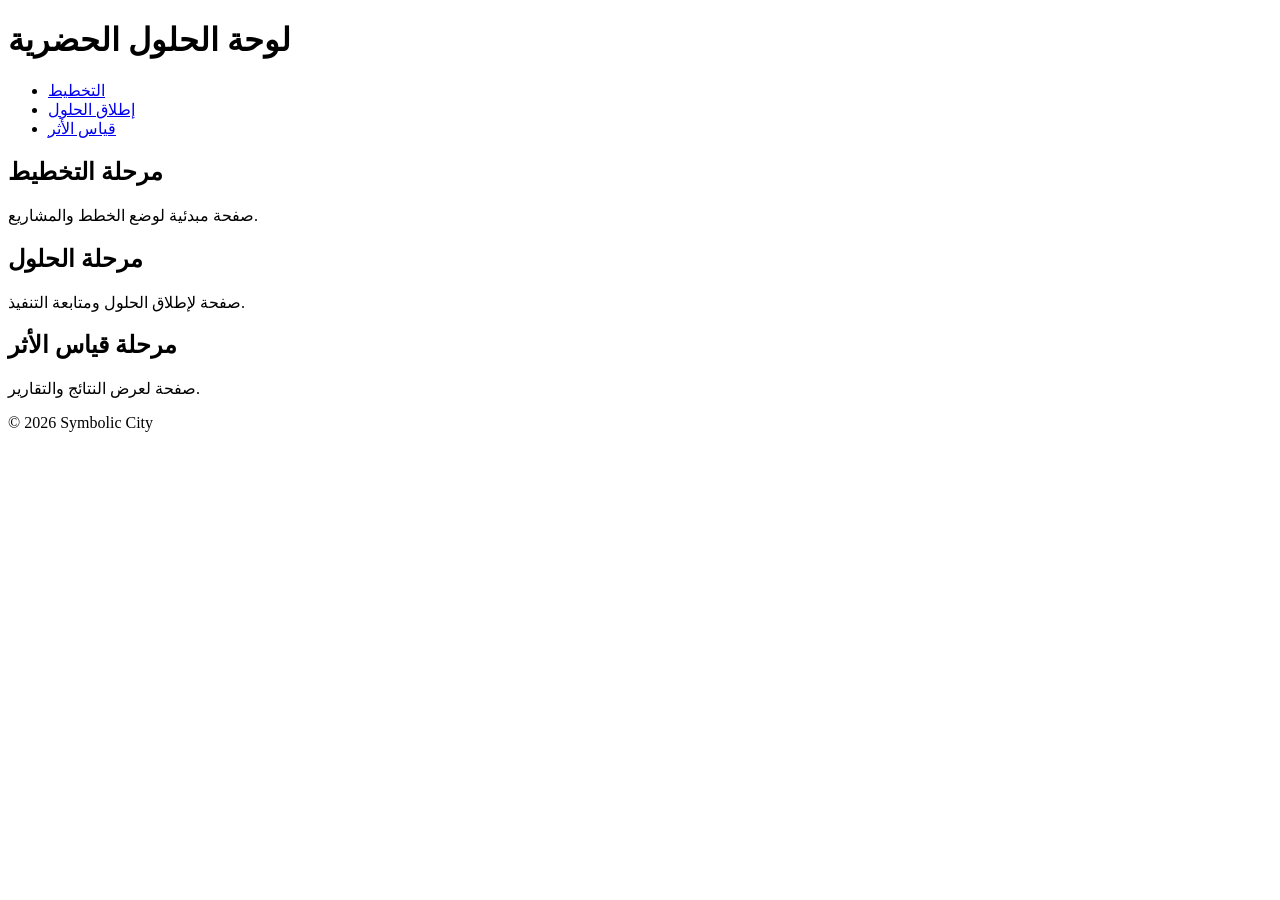
==== dashboard/index.html @ b3ba80bc "Add initial HTML structure for dashboard" ====
<!DOCTYPE html>
<html lang="ar">
<head>
  <meta charset="UTF-8">
  <title>Symbolic City Dashboard</title>
  <link rel="stylesheet" href="styles.css">
</head>
<body>
  <header>
    <h1>لوحة الحلول الحضرية</h1>
    <nav>
      <ul>
        <li><a href="planning/index.html">التخطيط</a></li>
        <li><a href="solutions/index.html">إطلاق الحلول</a></li>
        <li><a href="impact/index.html">قياس الأثر</a></li>
      </ul>
    </nav>
  </header>

  <main>
    <section>
      <h2>مرحلة التخطيط</h2>
      <p>صفحة مبدئية لوضع الخطط والمشاريع.</p>
    </section>

    <section>
      <h2>مرحلة الحلول</h2>
      <p>صفحة لإطلاق الحلول ومتابعة التنفيذ.</p>
    </section>

    <section>
      <h2>مرحلة قياس الأثر</h2>
      <p>صفحة لعرض النتائج والتقارير.</p>
    </section>
  </main>

  <footer>
    <p>© 2026 Symbolic City</p>
  </footer>
</body>
</html>
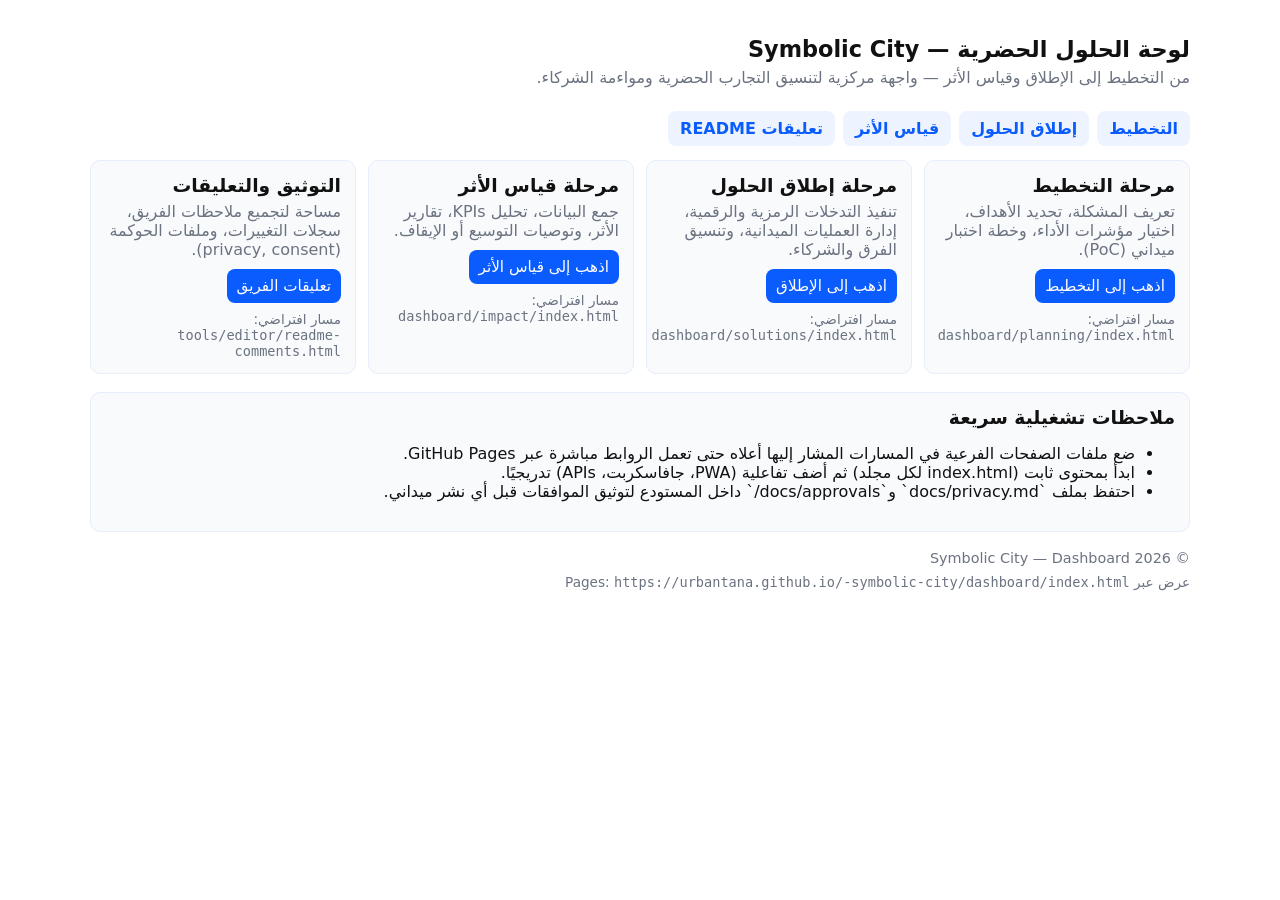
==== commit d0c1245c: "Update index.html" ====
--- a/dashboard/index.html
+++ b/dashboard/index.html
@@ -1,41 +1,87 @@
-<!DOCTYPE html>
-<html lang="ar">
+<!doctype html>
+<html lang="ar" dir="rtl">
 <head>
-  <meta charset="UTF-8">
-  <title>Symbolic City Dashboard</title>
-  <link rel="stylesheet" href="styles.css">
+<meta charset="utf-8">
+<meta name="viewport" content="width=device-width,initial-scale=1">
+<title>Symbolic City — Dashboard</title>
+<style>
+  :root{--bg:#ffffff;--muted:#6b7280;--accent:#0b5cff;--card:#f8fafc}
+  body{font-family:system-ui, "Segoe UI", Roboto, Arial;max-width:1100px;margin:18px auto;padding:18px;background:var(--bg);color:#111}
+  header{display:flex;justify-content:space-between;align-items:center;gap:12px;flex-wrap:wrap}
+  h1{margin:0;font-size:1.4rem}
+  p.lead{color:var(--muted);margin:6px 0 12px}
+  nav ul{list-style:none;padding:0;margin:0;display:flex;gap:8px;flex-wrap:wrap}
+  nav a{display:inline-block;padding:8px 12px;background:#eef4ff;color:var(--accent);border-radius:8px;text-decoration:none;font-weight:600}
+  .grid{display:grid;grid-template-columns:repeat(auto-fit,minmax(260px,1fr));gap:12px;margin-top:14px}
+  .card{background:var(--card);padding:14px;border-radius:10px;border:1px solid #e6eefc}
+  .card h3{margin:0 0 6px}
+  .card p{margin:0 0 10px;color:var(--muted)}
+  .btn{display:inline-block;padding:8px 10px;background:var(--accent);color:#fff;border-radius:8px;text-decoration:none;font-size:0.95rem}
+  footer{margin-top:18px;color:var(--muted);font-size:0.9rem}
+  .meta{font-size:0.85rem;color:var(--muted);margin-top:8px}
+  @media (max-width:640px){ header{flex-direction:column;align-items:flex-start} }
+</style>
 </head>
 <body>
   <header>
-    <h1>لوحة الحلول الحضرية</h1>
-    <nav>
+    <div>
+      <h1>لوحة الحلول الحضرية — Symbolic City</h1>
+      <p class="lead">من التخطيط إلى الإطلاق وقياس الأثر — واجهة مركزية لتنسيق التجارب الحضرية ومواءمة الشركاء.</p>
+    </div>
+    <nav aria-label="Main navigation">
       <ul>
         <li><a href="planning/index.html">التخطيط</a></li>
         <li><a href="solutions/index.html">إطلاق الحلول</a></li>
         <li><a href="impact/index.html">قياس الأثر</a></li>
+        <li><a href="../tools/editor/readme-comments.html">تعليقات README</a></li>
       </ul>
     </nav>
   </header>
 
   <main>
-    <section>
-      <h2>مرحلة التخطيط</h2>
-      <p>صفحة مبدئية لوضع الخطط والمشاريع.</p>
+    <section class="grid" aria-label="Phases">
+      <article class="card">
+        <h3>مرحلة التخطيط</h3>
+        <p>تعريف المشكلة، تحديد الأهداف، اختيار مؤشرات الأداء، وخطة اختبار ميداني (PoC).</p>
+        <a class="btn" href="planning/index.html">اذهب إلى التخطيط</a>
+        <div class="meta">مسار افتراضي: <code>dashboard/planning/index.html</code></div>
+      </article>
+
+      <article class="card">
+        <h3>مرحلة إطلاق الحلول</h3>
+        <p>تنفيذ التدخلات الرمزية والرقمية، إدارة العمليات الميدانية، وتنسيق الفرق والشركاء.</p>
+        <a class="btn" href="solutions/index.html">اذهب إلى الإطلاق</a>
+        <div class="meta">مسار افتراضي: <code>dashboard/solutions/index.html</code></div>
+      </article>
+
+      <article class="card">
+        <h3>مرحلة قياس الأثر</h3>
+        <p>جمع البيانات، تحليل KPIs، تقارير الأثر، وتوصيات التوسيع أو الإيقاف.</p>
+        <a class="btn" href="impact/index.html">اذهب إلى قياس الأثر</a>
+        <div class="meta">مسار افتراضي: <code>dashboard/impact/index.html</code></div>
+      </article>
+
+      <article class="card">
+        <h3>التوثيق والتعليقات</h3>
+        <p>مساحة لتجميع ملاحظات الفريق، سجلات التغييرات، وملفات الحوكمة (privacy, consent).</p>
+        <a class="btn" href="../tools/editor/readme-comments.html">تعليقات الفريق</a>
+        <div class="meta">مسار افتراضي: <code>tools/editor/readme-comments.html</code></div>
+      </article>
     </section>
 
-    <section>
-      <h2>مرحلة الحلول</h2>
-      <p>صفحة لإطلاق الحلول ومتابعة التنفيذ.</p>
-    </section>
-
-    <section>
-      <h2>مرحلة قياس الأثر</h2>
-      <p>صفحة لعرض النتائج والتقارير.</p>
+    <section style="margin-top:18px" class="card">
+      <h3>ملاحظات تشغيلية سريعة</h3>
+      <ul>
+        <li>ضع ملفات الصفحات الفرعية في المسارات المشار إليها أعلاه حتى تعمل الروابط مباشرة عبر GitHub Pages.</li>
+        <li>ابدأ بمحتوى ثابت (index.html لكل مجلد) ثم أضف تفاعلية (PWA، جافاسكربت، APIs) تدريجيًا.</li>
+        <li>احتفظ بملف `docs/privacy.md` و`docs/approvals/` داخل المستودع لتوثيق الموافقات قبل أي نشر ميداني.</li>
+      </ul>
     </section>
   </main>
 
   <footer>
-    <p>© 2026 Symbolic City</p>
+    <div>© 2026 Symbolic City — Dashboard</div>
+    <div class="meta">عرض عبر Pages: <code>https://urbantana.github.io/-symbolic-city/dashboard/index.html</code></div>
   </footer>
 </body>
 </html>
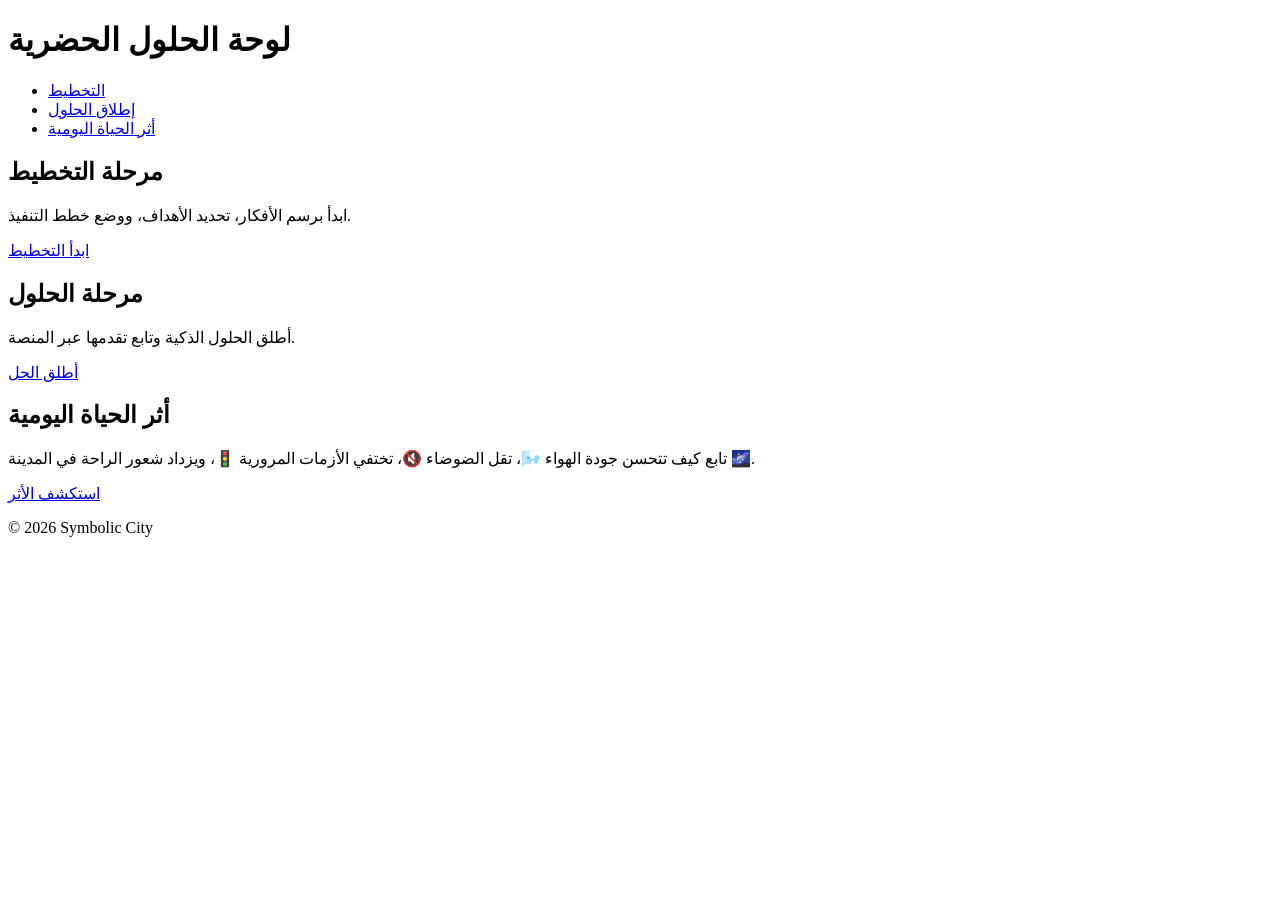
==== commit 6fd262f6: "Update index.html" ====
--- a/dashboard/index.html
+++ b/dashboard/index.html
@@ -1,87 +1,44 @@
-<!doctype html>
-<html lang="ar" dir="rtl">
+<!DOCTYPE html>
+<html lang="ar">
 <head>
-<meta charset="utf-8">
-<meta name="viewport" content="width=device-width,initial-scale=1">
-<title>Symbolic City — Dashboard</title>
-<style>
-  :root{--bg:#ffffff;--muted:#6b7280;--accent:#0b5cff;--card:#f8fafc}
-  body{font-family:system-ui, "Segoe UI", Roboto, Arial;max-width:1100px;margin:18px auto;padding:18px;background:var(--bg);color:#111}
-  header{display:flex;justify-content:space-between;align-items:center;gap:12px;flex-wrap:wrap}
-  h1{margin:0;font-size:1.4rem}
-  p.lead{color:var(--muted);margin:6px 0 12px}
-  nav ul{list-style:none;padding:0;margin:0;display:flex;gap:8px;flex-wrap:wrap}
-  nav a{display:inline-block;padding:8px 12px;background:#eef4ff;color:var(--accent);border-radius:8px;text-decoration:none;font-weight:600}
-  .grid{display:grid;grid-template-columns:repeat(auto-fit,minmax(260px,1fr));gap:12px;margin-top:14px}
-  .card{background:var(--card);padding:14px;border-radius:10px;border:1px solid #e6eefc}
-  .card h3{margin:0 0 6px}
-  .card p{margin:0 0 10px;color:var(--muted)}
-  .btn{display:inline-block;padding:8px 10px;background:var(--accent);color:#fff;border-radius:8px;text-decoration:none;font-size:0.95rem}
-  footer{margin-top:18px;color:var(--muted);font-size:0.9rem}
-  .meta{font-size:0.85rem;color:var(--muted);margin-top:8px}
-  @media (max-width:640px){ header{flex-direction:column;align-items:flex-start} }
-</style>
+  <meta charset="UTF-8">
+  <title>Symbolic City Dashboard</title>
+  <link rel="stylesheet" href="styles.css">
 </head>
 <body>
-  <header>
-    <div>
-      <h1>لوحة الحلول الحضرية — Symbolic City</h1>
-      <p class="lead">من التخطيط إلى الإطلاق وقياس الأثر — واجهة مركزية لتنسيق التجارب الحضرية ومواءمة الشركاء.</p>
-    </div>
-    <nav aria-label="Main navigation">
+  <header class="header">
+    <h1>لوحة الحلول الحضرية</h1>
+    <nav>
       <ul>
-        <li><a href="planning/index.html">التخطيط</a></li>
-        <li><a href="solutions/index.html">إطلاق الحلول</a></li>
-        <li><a href="impact/index.html">قياس الأثر</a></li>
-        <li><a href="../tools/editor/readme-comments.html">تعليقات README</a></li>
+        <li><a href="../planning/index.html">التخطيط</a></li>
+        <li><a href="../solutions/index.html">إطلاق الحلول</a></li>
+        <li><a href="../impact/index.html">أثر الحياة اليومية</a></li>
       </ul>
     </nav>
   </header>
 
-  <main>
-    <section class="grid" aria-label="Phases">
-      <article class="card">
-        <h3>مرحلة التخطيط</h3>
-        <p>تعريف المشكلة، تحديد الأهداف، اختيار مؤشرات الأداء، وخطة اختبار ميداني (PoC).</p>
-        <a class="btn" href="planning/index.html">اذهب إلى التخطيط</a>
-        <div class="meta">مسار افتراضي: <code>dashboard/planning/index.html</code></div>
-      </article>
-
-      <article class="card">
-        <h3>مرحلة إطلاق الحلول</h3>
-        <p>تنفيذ التدخلات الرمزية والرقمية، إدارة العمليات الميدانية، وتنسيق الفرق والشركاء.</p>
-        <a class="btn" href="solutions/index.html">اذهب إلى الإطلاق</a>
-        <div class="meta">مسار افتراضي: <code>dashboard/solutions/index.html</code></div>
-      </article>
-
-      <article class="card">
-        <h3>مرحلة قياس الأثر</h3>
-        <p>جمع البيانات، تحليل KPIs، تقارير الأثر، وتوصيات التوسيع أو الإيقاف.</p>
-        <a class="btn" href="impact/index.html">اذهب إلى قياس الأثر</a>
-        <div class="meta">مسار افتراضي: <code>dashboard/impact/index.html</code></div>
-      </article>
-
-      <article class="card">
-        <h3>التوثيق والتعليقات</h3>
-        <p>مساحة لتجميع ملاحظات الفريق، سجلات التغييرات، وملفات الحوكمة (privacy, consent).</p>
-        <a class="btn" href="../tools/editor/readme-comments.html">تعليقات الفريق</a>
-        <div class="meta">مسار افتراضي: <code>tools/editor/readme-comments.html</code></div>
-      </article>
+  <main class="main">
+    <section class="card planning">
+      <h2>مرحلة التخطيط</h2>
+      <p>ابدأ برسم الأفكار، تحديد الأهداف، ووضع خطط التنفيذ.</p>
+      <a href="../planning/index.html" class="btn">ابدأ التخطيط</a>
     </section>
 
-    <section style="margin-top:18px" class="card">
-      <h3>ملاحظات تشغيلية سريعة</h3>
-      <ul>
-        <li>ضع ملفات الصفحات الفرعية في المسارات المشار إليها أعلاه حتى تعمل الروابط مباشرة عبر GitHub Pages.</li>
-        <li>ابدأ بمحتوى ثابت (index.html لكل مجلد) ثم أضف تفاعلية (PWA، جافاسكربت، APIs) تدريجيًا.</li>
-        <li>احتفظ بملف `docs/privacy.md` و`docs/approvals/` داخل المستودع لتوثيق الموافقات قبل أي نشر ميداني.</li>
-      </ul>
+    <section class="card solutions">
+      <h2>مرحلة الحلول</h2>
+      <p>أطلق الحلول الذكية وتابع تقدمها عبر المنصة.</p>
+      <a href="../solutions/index.html" class="btn">أطلق الحل</a>
+    </section>
+
+    <section class="card impact">
+      <h2>أثر الحياة اليومية</h2>
+      <p>تابع كيف تتحسن جودة الهواء 🌬️، تقل الضوضاء 🔇، تختفي الأزمات المرورية 🚦، ويزداد شعور الراحة في المدينة 🌌.</p>
+      <a href="../impact/index.html" class="btn">استكشف الأثر</a>
     </section>
   </main>
 
-  <footer>
-    <div>© 2026 Symbolic City — Dashboard</div>
-    <div class="meta">عرض عبر Pages: <code>https://urbantana.github.io/-symbolic-city/dashboard/index.html</code></div>
+  <footer class="footer">
+    <p>© 2026 Symbolic City</p>
   </footer>
 </body>
 </html>
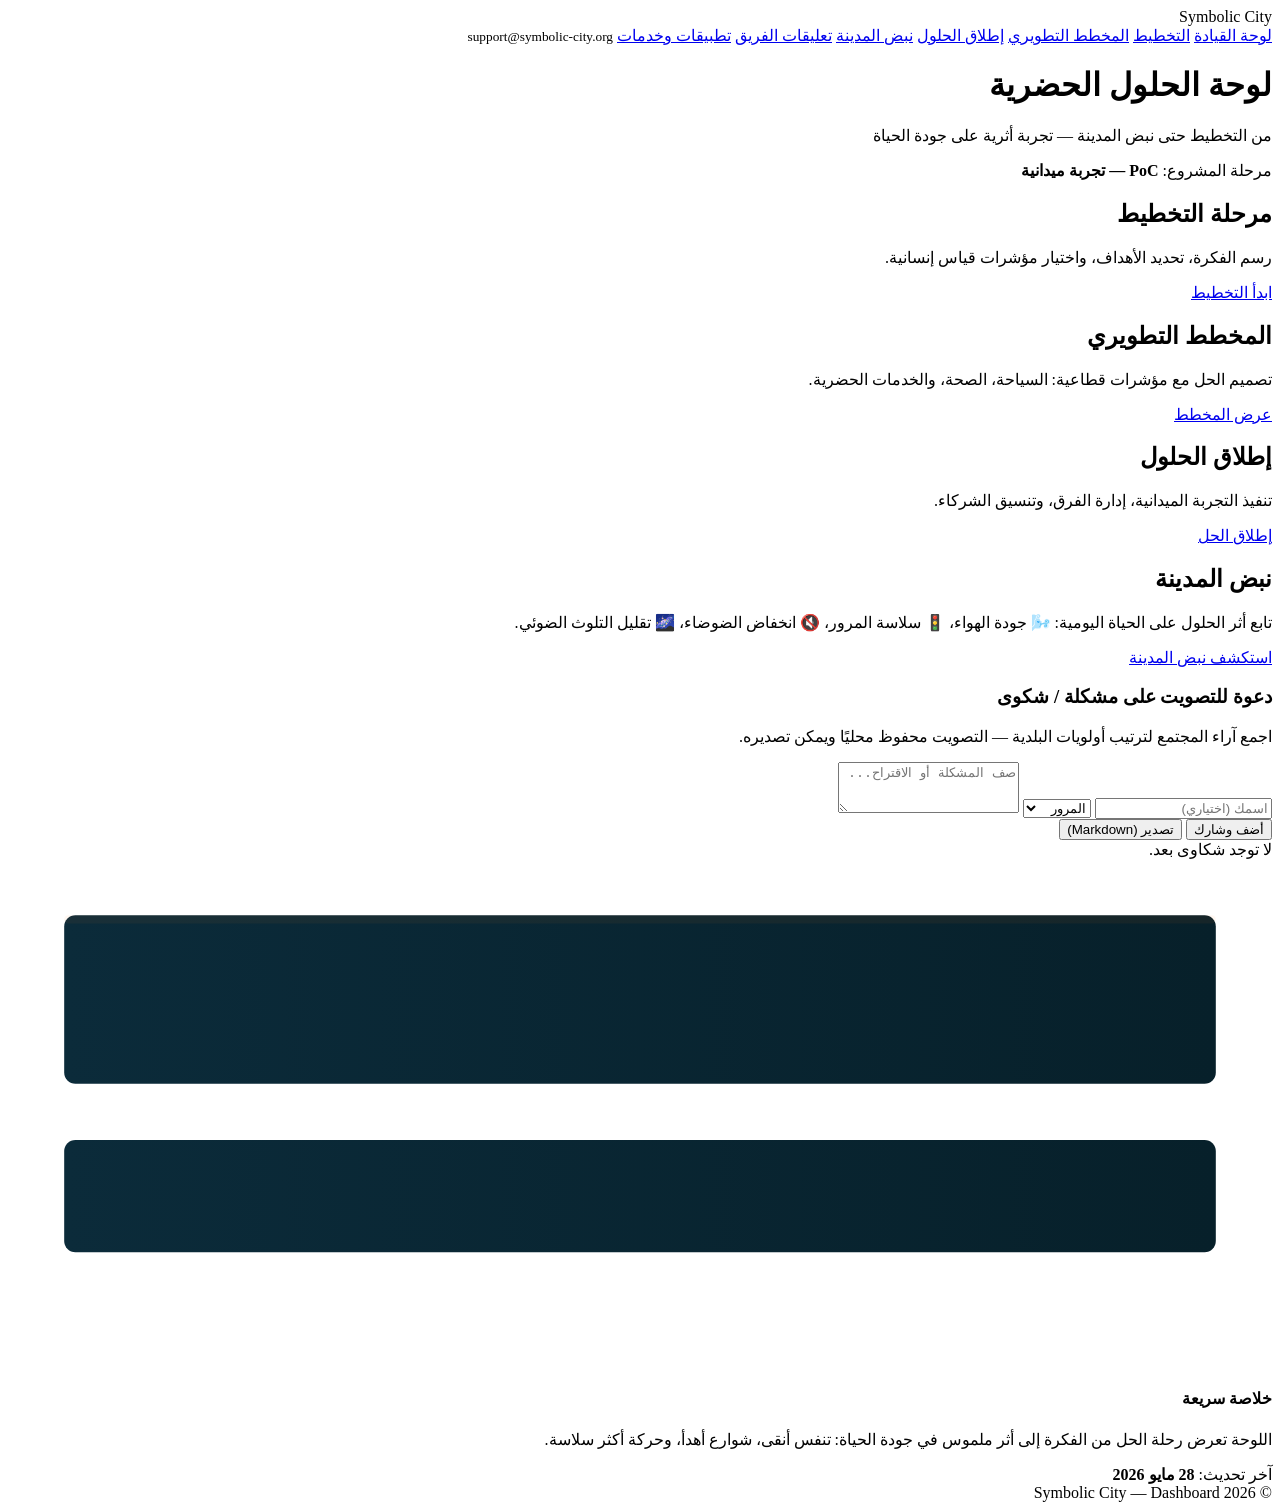
==== commit 639bc9ba: "Update index.html" ====
--- a/dashboard/index.html
+++ b/dashboard/index.html
@@ -1,44 +1,181 @@
-<!DOCTYPE html>
-<html lang="ar">
+<!doctype html>
+<html lang="ar" dir="rtl">
 <head>
-  <meta charset="UTF-8">
-  <title>Symbolic City Dashboard</title>
+  <meta charset="utf-8" />
+  <meta name="viewport" content="width=device-width,initial-scale=1" />
+  <title>لوحة الحلول الحضرية — Symbolic City</title>
   <link rel="stylesheet" href="styles.css">
 </head>
 <body>
-  <header class="header">
-    <h1>لوحة الحلول الحضرية</h1>
-    <nav>
-      <ul>
-        <li><a href="../planning/index.html">التخطيط</a></li>
-        <li><a href="../solutions/index.html">إطلاق الحلول</a></li>
-        <li><a href="../impact/index.html">أثر الحياة اليومية</a></li>
-      </ul>
-    </nav>
-  </header>
+  <div class="app">
+    <aside class="sidebar" id="sidebar" role="navigation" aria-label="Sidebar">
+      <div class="brand">Symbolic City</div>
+      <nav class="nav" aria-label="Main">
+        <a class="active" href="index.html">لوحة القيادة</a>
+        <a href="planning/index.html">التخطيط</a>
+        <a href="development/index.html">المخطط التطويري</a>
+        <a href="solutions/index.html">إطلاق الحلول</a>
+        <a href="impact/index.html">نبض المدينة</a>
+        <a href="../tools/editor/readme-comments.html">تعليقات الفريق</a>
+        <a href="apps/index.html">تطبيقات وخدمات</a>
+        <small>support@symbolic-city.org</small>
+      </nav>
+    </aside>
 
-  <main class="main">
-    <section class="card planning">
-      <h2>مرحلة التخطيط</h2>
-      <p>ابدأ برسم الأفكار، تحديد الأهداف، ووضع خطط التنفيذ.</p>
-      <a href="../planning/index.html" class="btn">ابدأ التخطيط</a>
-    </section>
+    <main class="main">
+      <header class="header">
+        <div>
+          <h1>لوحة الحلول الحضرية</h1>
+          <p class="subtitle">من التخطيط حتى نبض المدينة — تجربة أثرية على جودة الحياة</p>
+        </div>
+        <div class="meta">مرحلة المشروع: <strong class="badge">PoC — تجربة ميدانية</strong></div>
+      </header>
 
-    <section class="card solutions">
-      <h2>مرحلة الحلول</h2>
-      <p>أطلق الحلول الذكية وتابع تقدمها عبر المنصة.</p>
-      <a href="../solutions/index.html" class="btn">أطلق الحل</a>
-    </section>
+      <section class="grid">
+        <article class="card planning">
+          <h2>مرحلة التخطيط</h2>
+          <p>رسم الفكرة، تحديد الأهداف، واختيار مؤشرات قياس إنسانية.</p>
+          <a class="btn" href="planning/index.html">ابدأ التخطيط</a>
+        </article>
 
-    <section class="card impact">
-      <h2>أثر الحياة اليومية</h2>
-      <p>تابع كيف تتحسن جودة الهواء 🌬️، تقل الضوضاء 🔇، تختفي الأزمات المرورية 🚦، ويزداد شعور الراحة في المدينة 🌌.</p>
-      <a href="../impact/index.html" class="btn">استكشف الأثر</a>
-    </section>
-  </main>
+        <article class="card development">
+          <h2>المخطط التطويري</h2>
+          <p>تصميم الحل مع مؤشرات قطاعية: السياحة، الصحة، والخدمات الحضرية.</p>
+          <a class="btn" href="development/index.html">عرض المخطط</a>
+        </article>
 
-  <footer class="footer">
-    <p>© 2026 Symbolic City</p>
-  </footer>
+        <article class="card solutions">
+          <h2>إطلاق الحلول</h2>
+          <p>تنفيذ التجربة الميدانية، إدارة الفرق، وتنسيق الشركاء.</p>
+          <a class="btn" href="solutions/index.html">إطلاق الحل</a>
+        </article>
+
+        <article class="card impact highlight">
+          <h2>نبض المدينة</h2>
+          <p>تابع أثر الحلول على الحياة اليومية: <span class="icon">🌬️</span> جودة الهواء، <span class="icon">🚦</span> سلاسة المرور، <span class="icon">🔇</span> انخفاض الضوضاء، <span class="icon">🌌</span> تقليل التلوث الضوئي.</p>
+          <a class="btn" href="impact/index.html">استكشف نبض المدينة</a>
+        </article>
+      </section>
+
+      <section class="panel">
+        <div class="left-col">
+          <h3>دعوة للتصويت على مشكلة / شكوى</h3>
+          <p class="muted">اجمع آراء المجتمع لترتيب أولويات البلدية — التصويت محفوظ محليًا ويمكن تصديره.</p>
+
+          <form id="complaintForm" class="complaints" onsubmit="return false;">
+            <input type="text" id="cName" placeholder="اسمك (اختياري)" />
+            <select id="cSection">
+              <option value="المرور">المرور</option>
+              <option value="الصحة">الصحة</option>
+              <option value="السياحة">السياحة</option>
+              <option value="الخدمات">الخدمات</option>
+              <option value="أخرى">أخرى</option>
+            </select>
+            <textarea id="cText" rows="3" placeholder="صف المشكلة أو الاقتراح..."></textarea>
+            <div class="row-actions">
+              <button class="btn" id="addComplaint">أضف وشارك</button>
+              <button class="btn alt" id="exportComplaints" type="button">تصدير (Markdown)</button>
+            </div>
+          </form>
+
+          <div id="complaintsList" class="complaints-list"></div>
+        </div>
+
+        <aside class="right-col">
+          <div class="visual">
+            <!-- مكان لصورة/مخطط توضيحي -->
+            <svg viewBox="0 0 900 360" preserveAspectRatio="xMidYMid meet" xmlns="http://www.w3.org/2000/svg" aria-hidden="true">
+              <defs>
+                <linearGradient id="g1" x1="0" x2="1"><stop offset="0" stop-color="#0b2b3a"/><stop offset="1" stop-color="#07202a"/></linearGradient>
+              </defs>
+              <rect x="40" y="40" width="820" height="120" rx="8" fill="url(#g1)"/>
+              <rect x="40" y="200" width="820" height="80" rx="8" fill="url(#g1)"/>
+              <rect x="40" y="40" width="820" height="6" rx="3" fill="rgba(255,122,24,0.06)"/>
+            </svg>
+          </div>
+
+          <div class="summary card">
+            <h4>خلاصة سريعة</h4>
+            <p class="small">اللوحة تعرض رحلة الحل من الفكرة إلى أثر ملموس في جودة الحياة: تنفس أنقى، شوارع أهدأ، وحركة أكثر سلاسة.</p>
+            <div class="meta">آخر تحديث: <strong>28 مايو 2026</strong></div>
+          </div>
+        </aside>
+      </section>
+
+      <footer class="footer">
+        © 2026 Symbolic City — Dashboard
+      </footer>
+    </main>
+  </div>
+
+  <script>
+    // Complaints (localStorage)
+    (function(){
+      const key = 'sc_complaints_v1';
+      const formAdd = document.getElementById('addComplaint');
+      const exportBtn = document.getElementById('exportComplaints');
+
+      function load(){ try{ return JSON.parse(localStorage.getItem(key))||[] }catch(e){return[]} }
+      function save(arr){ localStorage.setItem(key, JSON.stringify(arr)); render(); }
+
+      function render(){
+        const list = document.getElementById('complaintsList');
+        const data = load().sort((a,b)=>b.votes - a.votes || b.ts - a.ts);
+        if(!data.length){ list.innerHTML = '<div class="empty">لا توجد شكاوى بعد.</div>'; return; }
+        list.innerHTML = data.map(c=>`
+          <div class="item" data-id="${c.id}">
+            <div class="text">
+              <div class="title">${escape(c.name||'مجهول')} • <span class="muted">${escape(c.section)}</span></div>
+              <div class="body">${escape(c.text)}</div>
+              <div class="time muted">أضيف: ${new Date(c.ts).toLocaleString()}</div>
+            </div>
+            <div class="votes">
+              <div class="count">${c.votes}</div>
+              <div class="controls">
+                <button class="up" data-id="${c.id}">▲</button>
+                <button class="down" data-id="${c.id}">▼</button>
+              </div>
+            </div>
+          </div>
+        `).join('');
+        list.querySelectorAll('.up').forEach(b=>b.onclick = ()=>vote(b.dataset.id,1));
+        list.querySelectorAll('.down').forEach(b=>b.onclick = ()=>vote(b.dataset.id,-1));
+      }
+
+      function vote(id,delta){
+        const arr = load();
+        const i = arr.findIndex(x=>x.id===id);
+        if(i===-1) return;
+        arr[i].votes = Math.max(0,(arr[i].votes||0)+delta);
+        save(arr);
+      }
+
+      function escape(s){ return String(s||'').replace(/[&<>"']/g, m=>({'&':'&amp;','<':'&lt;','>':'&gt;','"':'&quot;',"'":'&#39;'}[m])); }
+
+      document.getElementById('addComplaint').addEventListener('click', function(){
+        const name = document.getElementById('cName').value.trim();
+        const section = document.getElementById('cSection').value;
+        const text = document.getElementById('cText').value.trim();
+        if(!text){ alert('اكتب وصف المشكلة أو الاقتراح.'); return; }
+        const arr = load();
+        arr.push({ id: Date.now().toString(36)+'-'+Math.random().toString(36).slice(2,6), name, section, text, votes:0, ts: Date.now() });
+        save(arr);
+        document.getElementById('cText').value = '';
+        document.getElementById('cName').value = '';
+      });
+
+      exportBtn.addEventListener('click', function(){
+        const data = load();
+        if(!data.length){ alert('لا توجد شكاوى للتصدير.'); return; }
+        const md = data.map(c=>`- **${c.name||'مجهول'}** (${c.section}, ${new Date(c.ts).toLocaleString()}) • **${c.votes}** votes\n\n  ${c.text}\n`).join('\n');
+        const blob = new Blob([md], {type:'text/markdown'});
+        const url = URL.createObjectURL(blob);
+        const a = document.createElement('a'); a.href = url; a.download = 'complaints.md'; a.click();
+        URL.revokeObjectURL(url);
+      });
+
+      render();
+    })();
+  </script>
 </body>
 </html>
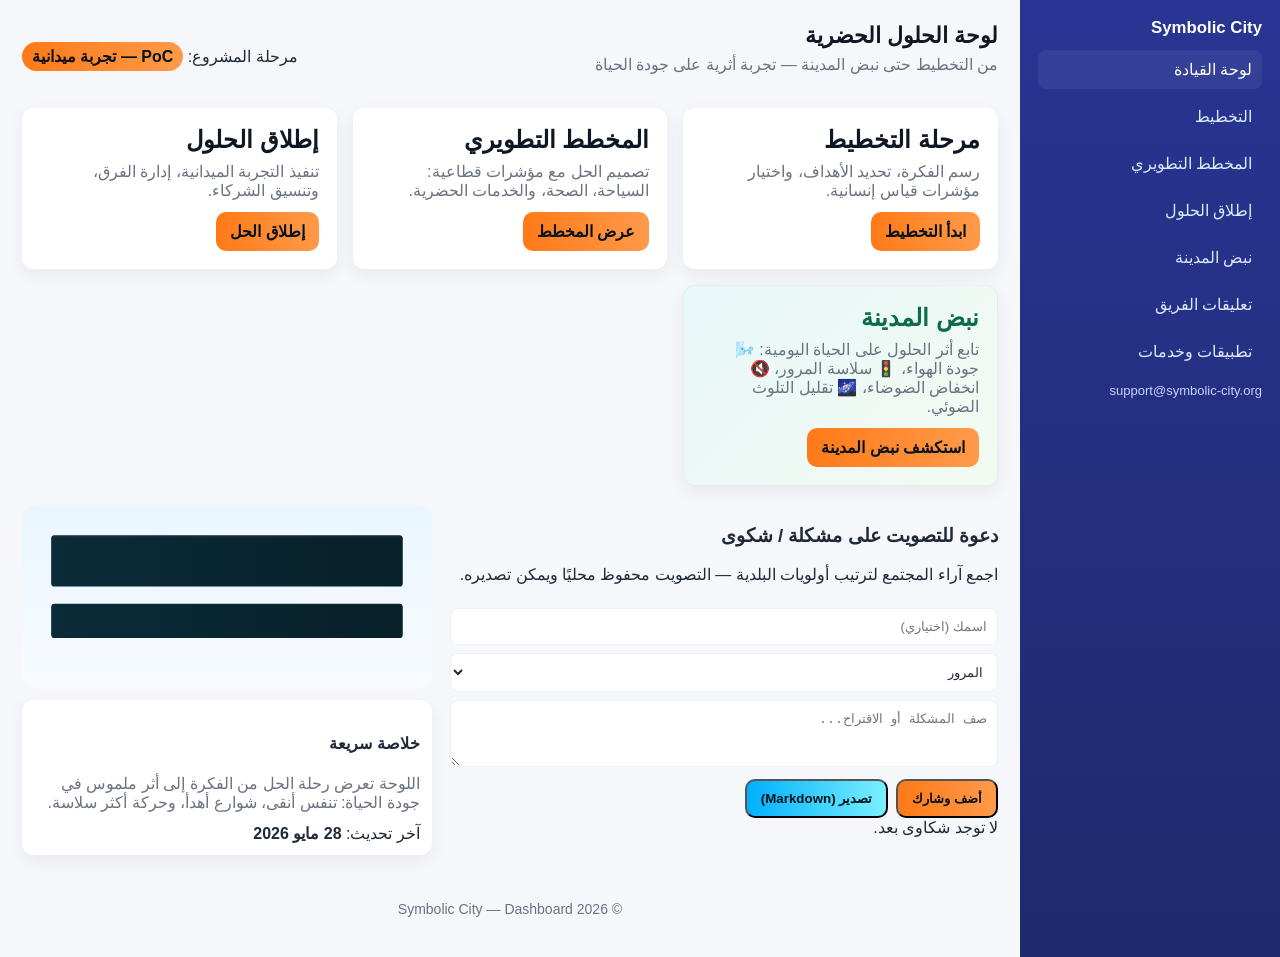
==== commit 13dfc141: "Update index.html" ====
--- a/dashboard/index.html
+++ b/dashboard/index.html
@@ -4,6 +4,7 @@
   <meta charset="utf-8" />
   <meta name="viewport" content="width=device-width,initial-scale=1" />
   <title>لوحة الحلول الحضرية — Symbolic City</title>
+  <!-- ملف الأنماط موجود داخل dashboard/ -->
   <link rel="stylesheet" href="styles.css">
 </head>
 <body>
@@ -11,12 +12,14 @@
     <aside class="sidebar" id="sidebar" role="navigation" aria-label="Sidebar">
       <div class="brand">Symbolic City</div>
       <nav class="nav" aria-label="Main">
+        <!-- روابط نسبية صحيحة داخل مجلد dashboard -->
         <a class="active" href="index.html">لوحة القيادة</a>
         <a href="planning/index.html">التخطيط</a>
         <a href="development/index.html">المخطط التطويري</a>
         <a href="solutions/index.html">إطلاق الحلول</a>
         <a href="impact/index.html">نبض المدينة</a>
-        <a href="../tools/editor/readme-comments.html">تعليقات الفريق</a>
+        <!-- رابط التعليقات: مسار مطلق بالنسبة للمستودع لتجنّب أخطاء المسار -->
+        <a href="/-symbolic-city/tools/editor/readme-comments.html">تعليقات الفريق</a>
         <a href="apps/index.html">تطبيقات وخدمات</a>
         <small>support@symbolic-city.org</small>
       </nav>
@@ -112,7 +115,6 @@
     // Complaints (localStorage)
     (function(){
       const key = 'sc_complaints_v1';
-      const formAdd = document.getElementById('addComplaint');
       const exportBtn = document.getElementById('exportComplaints');
 
       function load(){ try{ return JSON.parse(localStorage.getItem(key))||[] }catch(e){return[]} }
--- a/dashboard/styles.css
+++ b/dashboard/styles.css
@@ -0,0 +1,84 @@
+:root{
+  --bg:#f5f7fb;
+  --panel:#283593;
+  --accent:#ff7a18; /* لمسة برتقالية */
+  --accent-2:#00b0ff;
+  --muted:#6b7280;
+  --card:#ffffff;
+  --glass:rgba(2,6,23,0.04);
+  --radius:12px;
+  --text:#1f2937;
+}
+
+/* عام */
+*{box-sizing:border-box}
+html,body{height:100%}
+body{
+  margin:0;font-family:"Tajawal",sans-serif;background:var(--bg);color:var(--text);direction:rtl;
+}
+
+/* تخطيط عام */
+.app{display:flex;min-height:100vh}
+.sidebar{
+  width:260px;background:linear-gradient(180deg,var(--panel),#1e2a6b);padding:18px;color:#fff;
+}
+.brand{font-weight:800;font-size:1.05rem;color:#fff;margin-bottom:12px}
+.nav a{display:block;color:#dbeafe;text-decoration:none;padding:10px;border-radius:8px;margin-bottom:8px}
+.nav a.active{background:rgba(255,255,255,0.06);color:#fff}
+.nav small{display:block;color:#c7d2fe;margin-top:12px;font-size:13px}
+
+/* المحتوى الرئيسي */
+.main{flex:1;padding:22px}
+.header{display:flex;justify-content:space-between;align-items:center;gap:12px}
+.header h1{margin:0;font-size:1.4rem;color:#0f1724}
+.subtitle{color:var(--muted);margin-top:6px}
+.badge{background:linear-gradient(90deg,var(--accent),#ff9a4a);padding:6px 10px;border-radius:999px;color:#08121a;font-weight:700}
+
+/* شبكة البطاقات */
+.grid{display:grid;grid-template-columns:repeat(auto-fit,minmax(240px,1fr));gap:16px;margin-top:18px}
+.card{background:var(--card);border-radius:12px;padding:18px;box-shadow:0 6px 18px rgba(15,23,42,0.06)}
+.card h2{margin:0 0 8px;color:#0f1724}
+.card p{color:var(--muted);margin:0 0 12px}
+.btn{display:inline-block;padding:10px 14px;border-radius:10px;background:linear-gradient(90deg,var(--accent),#ff9a4a);color:#08121a;text-decoration:none;font-weight:800}
+
+/* بطاقة نبض المدينة مميزة بلون هادئ */
+.card.impact, .card.highlight{
+  background:linear-gradient(135deg,#e8f7f9,#f3fbf1);
+  border:1px solid rgba(2,6,23,0.04);
+}
+.card.impact h2{color:#0b6b4a}
+
+/* اللوحة السفلية */
+.panel{display:flex;gap:18px;margin-top:20px;align-items:flex-start}
+.left-col{flex:1}
+.right-col{width:420px;max-width:42%}
+
+/* نموذج الشكاوى */
+.complaints input[type=text], .complaints textarea, .complaints select{
+  width:100%;padding:10px;border-radius:8px;border:1px solid rgba(15,23,42,0.06);margin-top:8px;background:#fff;color:var(--text)
+}
+.row-actions{display:flex;gap:8px;margin-top:8px}
+.btn.alt{background:linear-gradient(90deg,var(--accent-2),#7af0ff);color:#02121a}
+
+/* قائمة الشكاوى */
+.complaints-list .item{display:flex;justify-content:space-between;gap:12px;padding:12px;border-radius:10px;background:#fff;margin-top:10px;border:1px solid rgba(15,23,42,0.04)}
+.complaints-list .title{font-weight:700}
+.complaints-list .muted{color:var(--muted);font-size:13px}
+.complaints-list .body{margin-top:6px;color:#0f1724}
+.complaints-list .votes{display:flex;flex-direction:column;align-items:center;gap:6px}
+.complaints-list .votes .count{background:linear-gradient(90deg,var(--accent),#ff9a4a);color:#08121a;padding:6px 8px;border-radius:999px;font-weight:800}
+
+/* المرئيات والملخص */
+.visual{background:linear-gradient(180deg,#eaf6ff,#f7fbff);padding:12px;border-radius:12px}
+.summary.card{margin-top:12px;padding:12px}
+
+/* تذييل */
+.footer{margin-top:28px;padding:18px;text-align:center;color:var(--muted);font-size:14px;background:transparent}
+
+/* استجابة */
+@media (max-width:980px){
+  .sidebar{display:none}
+  .right-col{width:100%}
+  .panel{flex-direction:column}
+  .grid{grid-template-columns:1fr}
+}
